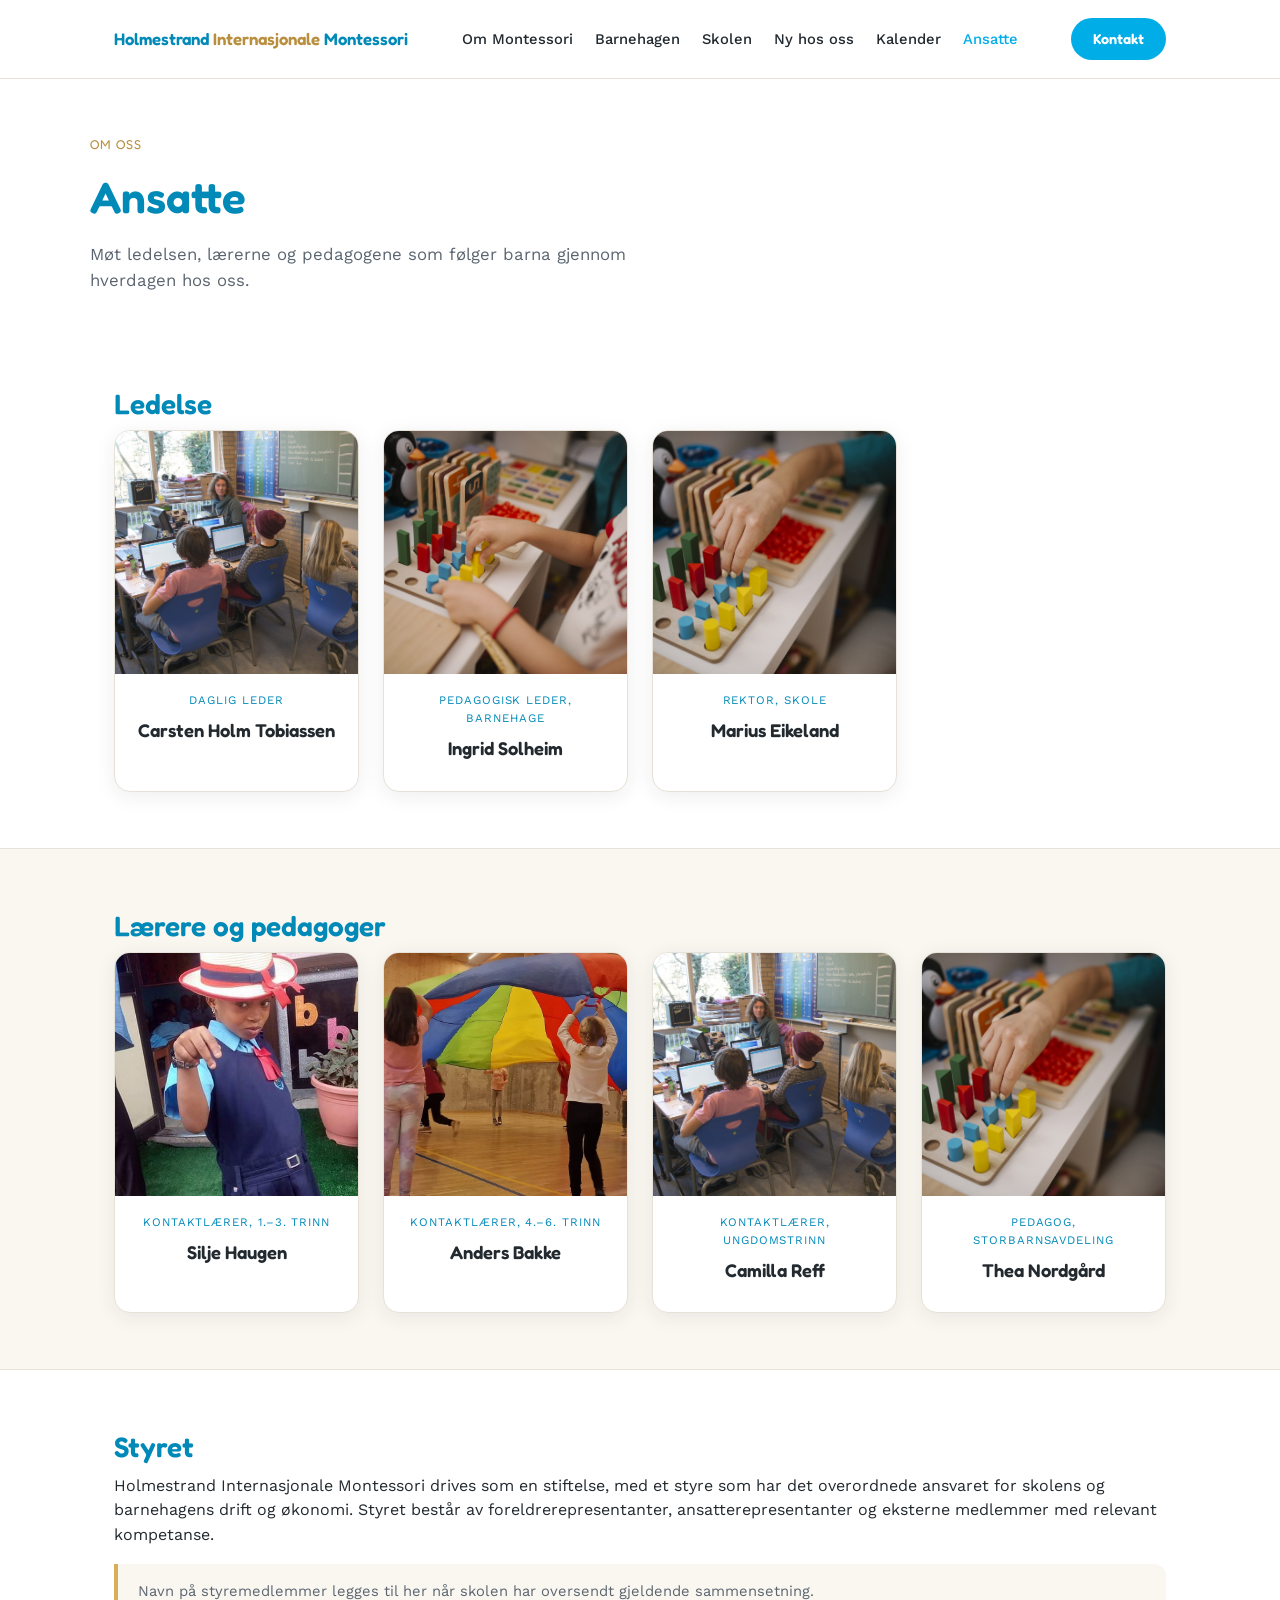
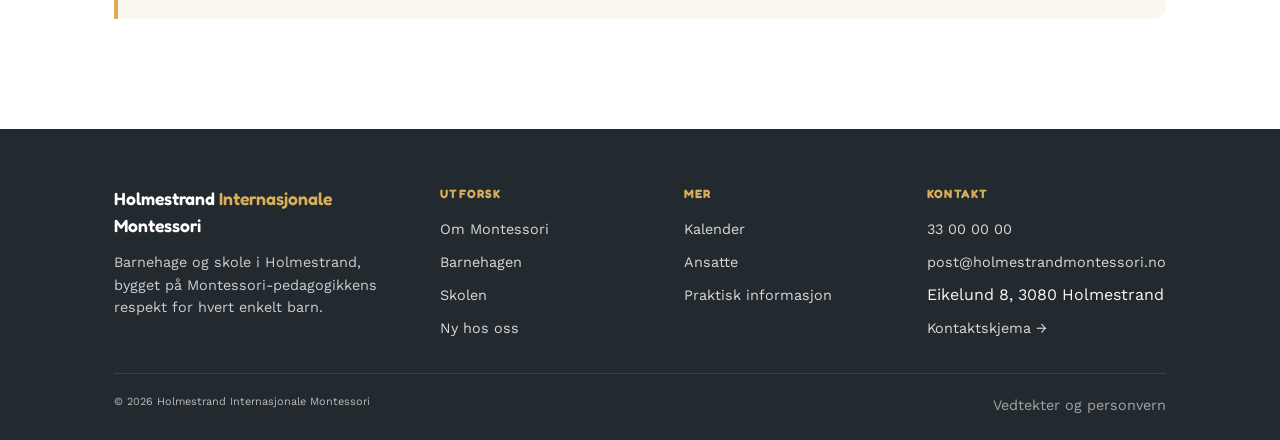
==== ansatte.html @ 0b5851f2 "Build MonteHolmis: 9-page Montessori school site Static multi-page site for Holmestrand Internasjona" ====
<!DOCTYPE html>
<html lang="no">
<head>
<meta charset="UTF-8">
<meta name="viewport" content="width=device-width, initial-scale=1.0">
<title>Ansatte — Holmestrand Internasjonale Montessori</title>
<meta name="description" content="Ledelse, lærere, pedagoger og styret ved Holmestrand Internasjonale Montessori.">
<link rel="preconnect" href="https://fonts.googleapis.com">
<link rel="preconnect" href="https://fonts.gstatic.com" crossorigin>
<link href="https://fonts.googleapis.com/css2?family=Fredoka:wght@500;600;700&family=Work+Sans:wght@400;500;600&display=swap" rel="stylesheet">
<link rel="stylesheet" href="css/style.css">
</head>
<body data-page="ansatte">

<div id="site-header"></div>

<div class="wrap page-hero">
  <span class="eyebrow">Om oss</span>
  <h1>Ansatte</h1>
  <p class="lede">Møt ledelsen, lærerne og pedagogene som følger barna gjennom hverdagen hos oss.</p>
</div>

<section class="section">
  <div class="wrap">
    <h2 class="team-group-title">Ledelse</h2>
    <div class="team-grid">
      <div class="team-card">
        <img src="Bilder/gallery-skolehverdag-klasserom.jpg" alt="Carsten Holm Tobiassen">
        <div class="team-body">
          <div class="role">Daglig leder</div>
          <h3>Carsten Holm Tobiassen</h3>
        </div>
      </div>
      <div class="team-card">
        <img src="Bilder/gallery-barnehageavdeling.jpg" alt="Pedagogisk leder barnehage">
        <div class="team-body">
          <div class="role">Pedagogisk leder, barnehage</div>
          <h3>Ingrid Solheim</h3>
        </div>
      </div>
      <div class="team-card">
        <img src="Bilder/gallery-konkretiseringsmateriell.jpg" alt="Rektor skole">
        <div class="team-body">
          <div class="role">Rektor, skole</div>
          <h3>Marius Eikeland</h3>
        </div>
      </div>
    </div>
  </div>
</section>

<section class="section section-warm">
  <div class="wrap">
    <h2 class="team-group-title">Lærere og pedagoger</h2>
    <div class="team-grid">
      <div class="team-card">
        <img src="Bilder/gallery-lek-gymsal.jpg" alt="Kontaktlærer barnetrinn">
        <div class="team-body">
          <div class="role">Kontaktlærer, 1.–3. trinn</div>
          <h3>Silje Haugen</h3>
        </div>
      </div>
      <div class="team-card">
        <img src="Bilder/hero-fallskjerm.jpg" alt="Kontaktlærer barnetrinn" style="object-position: 50% 25%;">
        <div class="team-body">
          <div class="role">Kontaktlærer, 4.–6. trinn</div>
          <h3>Anders Bakke</h3>
        </div>
      </div>
      <div class="team-card">
        <img src="Bilder/gallery-skolehverdag-klasserom.jpg" alt="Kontaktlærer ungdomstrinn">
        <div class="team-body">
          <div class="role">Kontaktlærer, ungdomstrinn</div>
          <h3>Camilla Reff</h3>
        </div>
      </div>
      <div class="team-card">
        <img src="Bilder/gallery-konkretiseringsmateriell.jpg" alt="Pedagog barnehage">
        <div class="team-body">
          <div class="role">Pedagog, storbarnsavdeling</div>
          <h3>Thea Nordgård</h3>
        </div>
      </div>
    </div>
  </div>
</section>

<section class="section">
  <div class="wrap">
    <h2 class="team-group-title">Styret</h2>
    <p>Holmestrand Internasjonale Montessori drives som en stiftelse, med et styre som har det overordnede ansvaret for skolens og barnehagens drift og økonomi. Styret består av foreldrerepresentanter, ansatterepresentanter og eksterne medlemmer med relevant kompetanse.</p>
    <p class="note" style="margin-top:16px;">Navn på styremedlemmer legges til her når skolen har oversendt gjeldende sammensetning.</p>
  </div>
</section>

<div id="site-footer"></div>
<script src="js/main.js"></script>
</body>
</html>
---- css/style.css ----
:root {
  /* Merkevarefarger — fra logoen */
  --brand-blue: #01ADE6;
  --brand-blue-dark: #0189B8;
  --brand-amber: #D8AE59;
  --brand-amber-dark: #B98F3E;

  /* Montessori-primærfarger — sparsom bruk (ikoner, kort, illustrasjon) */
  --accent-red: #D9483C;
  --accent-yellow: #E8B93C;
  --accent-green: #4F9B5C;

  /* Nøytrale */
  --ink: #22292F;
  --ink-soft: #5B6570;
  --paper: #FFFFFF;
  --paper-warm: #FAF7F1;
  --line: #E7E2D8;

  /* Typografi */
  --font-display: 'Fredoka', system-ui, sans-serif;
  --font-body: 'Work Sans', system-ui, sans-serif;

  /* Rytme */
  --radius: 16px;
  --shadow: 0 4px 20px rgba(34,41,47,0.08);
}

*, *::before, *::after { box-sizing: border-box; margin: 0; padding: 0; }
html { scroll-behavior: smooth; }
body {
  font-family: var(--font-body);
  color: var(--ink);
  background: var(--paper);
  line-height: 1.55;
}
a { color: inherit; text-decoration: none; }
img { max-width: 100%; display: block; }
ul { list-style: none; }

.wrap { max-width: 1100px; margin: 0 auto; padding: 0 24px; }

h1, h2, h3 { font-family: var(--font-display); font-weight: 600; margin: 0 0 10px; }
h1 { font-size: clamp(2rem, 4vw, 2.75rem); }
h2 { font-size: clamp(1.4rem, 2.6vw, 1.75rem); color: var(--brand-blue-dark); }
h3 { font-size: 1.15rem; }
p { margin: 0 0 14px; }
p.lede { color: var(--ink-soft); font-size: 1.05rem; max-width: 620px; }
.eyebrow {
  font-family: var(--font-display); font-size: 0.8rem; letter-spacing: 0.08em;
  text-transform: uppercase; color: var(--brand-amber-dark); margin-bottom: 8px; display: block;
}

/* ===== Knapper ===== */
.btn-row { display: flex; gap: 14px; flex-wrap: wrap; }
.btn {
  font-family: var(--font-display); font-weight: 600; font-size: 0.95rem;
  padding: 13px 26px; border-radius: 999px; border: none; cursor: pointer;
  text-decoration: none; display: inline-block; transition: transform 0.15s ease, box-shadow 0.15s ease, background 0.15s ease;
}
.btn:hover { transform: translateY(-1px); }
.btn-primary { background: var(--brand-blue); color: white; box-shadow: 0 4px 14px rgba(1,173,230,0.35); }
.btn-primary:hover { background: var(--brand-blue-dark); }
.btn-secondary { background: var(--brand-amber); color: var(--ink); }
.btn-secondary:hover { background: var(--brand-amber-dark); }
.btn-ghost { background: transparent; color: var(--brand-blue-dark); border: 2px solid var(--line); }
.btn-ghost:hover { border-color: var(--brand-blue); }
.btn-ghost--onimage { color: #fff; border-color: rgba(255,255,255,0.6); }
.btn-ghost--onimage:hover { border-color: #fff; }
.btn-sm { padding: 10px 20px; font-size: 0.85rem; }

/* ===== Sections ===== */
.section { padding: 56px 0; border-top: 1px solid var(--line); }
.section:first-of-type { border-top: none; }
.section-warm { background: var(--paper-warm); }
.section-head { margin-bottom: 32px; }

/* ===== Nav ===== */
.nav {
  position: sticky; top: 0; z-index: 50;
  background: rgba(255,255,255,0.92); backdrop-filter: blur(12px);
  border-bottom: 1px solid var(--line);
}
.nav .wrap { display: flex; align-items: center; justify-content: space-between; height: 78px; gap: 20px; }
.nav-logo { font-family: var(--font-display); font-weight: 600; font-size: 1.05rem; color: var(--brand-blue-dark); white-space: nowrap; }
.nav-logo span { color: var(--brand-amber-dark); }
.nav-links { display: flex; gap: 22px; align-items: center; }
.nav-links a { font-size: 0.92rem; font-weight: 500; color: var(--ink); transition: color 0.15s ease; }
.nav-links a:hover, .nav-links a.active { color: var(--brand-blue); }
.nav-cta {
  background: var(--brand-blue); color: #fff !important; padding: 10px 22px;
  border-radius: 999px; font-size: 0.9rem; font-weight: 600; font-family: var(--font-display);
  transition: background 0.15s ease; white-space: nowrap;
}
.nav-cta:hover { background: var(--brand-blue-dark); }
.nav-hamburger {
  display: none; flex-direction: column; gap: 5px; background: transparent;
  border: none; cursor: pointer; padding: 8px;
}
.nav-hamburger span { width: 22px; height: 2px; background: var(--ink); display: block; border-radius: 2px; }

@media (max-width: 920px) {
  .nav-links {
    position: fixed; top: 78px; left: 0; right: 0; background: var(--paper);
    flex-direction: column; align-items: flex-start; padding: 22px 24px; gap: 16px;
    border-bottom: 1px solid var(--line); display: none;
  }
  .nav-links.open { display: flex; }
  .nav-hamburger { display: flex; }
}

/* ===== Hero (forside) ===== */
.hero {
  position: relative; overflow: hidden; margin-top: 20px; border-radius: var(--radius);
  min-height: 480px; display: flex; align-items: flex-end;
  box-shadow: var(--shadow);
}
.hero img { position: absolute; inset: 0; width: 100%; height: 100%; object-fit: cover; z-index: 0; }
.hero::after {
  content: ""; position: absolute; inset: 0; z-index: 1;
  background: linear-gradient(0deg, rgba(1,54,74,0.78) 0%, rgba(1,54,74,0.35) 45%, rgba(1,54,74,0) 75%);
}
.hero-content { position: relative; z-index: 2; padding: 44px; color: #fff; max-width: 620px; }
.hero-content .eyebrow { color: var(--brand-amber); }
.hero-content h1 { color: #fff; font-size: clamp(1.8rem, 4vw, 2.6rem); }
.hero-content p { color: rgba(255,255,255,0.9); font-size: 1.02rem; max-width: 520px; }

/* ===== Page hero (undersider, uten bilde) ===== */
.page-hero { padding: 56px 0 20px; }
.page-hero h1 { color: var(--brand-blue-dark); }
.page-hero .eyebrow { color: var(--brand-amber-dark); }

/* ===== Quick info (forside) ===== */
.quick-info-row { display: grid; grid-template-columns: repeat(3, 1fr); gap: 24px; }
.quick-info { display: flex; align-items: flex-start; gap: 14px; }
.quick-info-icon {
  flex: 0 0 auto; width: 44px; height: 44px; border-radius: 50%;
  background: var(--paper-warm); display: flex; align-items: center; justify-content: center;
  font-size: 1.2rem;
}
.quick-info h4 { font-family: var(--font-display); font-size: 0.98rem; margin-bottom: 4px; }
.quick-info p { font-size: 0.9rem; color: var(--ink-soft); margin: 0; }
.quick-info p a { color: var(--brand-blue-dark); font-weight: 600; }
@media (max-width: 760px) { .quick-info-row { grid-template-columns: 1fr; } }

/* ===== Kort — avdelinger ===== */
.card-row { display: grid; grid-template-columns: repeat(auto-fit, minmax(260px, 1fr)); gap: 20px; }
.card { background: var(--paper-warm); border-radius: var(--radius); padding: 28px; box-shadow: var(--shadow); border-top: 5px solid var(--brand-blue); }
.card.amber { border-top-color: var(--brand-amber); }
.card p { color: var(--ink-soft); font-size: 0.95rem; }

/* ===== Bildegalleri ===== */
.gallery-grid { display: grid; grid-template-columns: repeat(4, 1fr); grid-template-rows: repeat(2, 150px); gap: 14px; }
.gallery-grid .g-item:nth-child(1) { grid-column: span 2; grid-row: span 2; }
.gallery-grid .g-item:nth-child(4) { grid-column: span 2; }
.g-item { border-radius: 14px; overflow: hidden; position: relative; }
.g-item img { width: 100%; height: 100%; object-fit: cover; }
@media (max-width: 700px) {
  .gallery-grid { grid-template-columns: repeat(2, 1fr); grid-template-rows: repeat(3, 130px); }
  .gallery-grid .g-item:nth-child(1) { grid-column: span 2; grid-row: span 1; }
  .gallery-grid .g-item:nth-child(4) { grid-column: span 1; }
}

/* ===== Full-bredde bilde med tekst ===== */
.split-block { display: grid; grid-template-columns: 1fr 1fr; gap: 40px; align-items: center; }
.split-block img { border-radius: var(--radius); box-shadow: var(--shadow); aspect-ratio: 4/3; object-fit: cover; width: 100%; }
.split-block.reverse img { order: 2; }
@media (max-width: 820px) { .split-block { grid-template-columns: 1fr; } .split-block.reverse img { order: 0; } }

/* ===== Dagsrytme / trinnliste ===== */
.timeline { display: flex; flex-direction: column; gap: 2px; background: var(--line); border-radius: 12px; overflow: hidden; }
.timeline-row { display: flex; gap: 18px; background: var(--paper); padding: 16px 22px; }
.timeline-row strong { flex: 0 0 90px; color: var(--brand-blue-dark); font-family: var(--font-display); }

/* ===== Prisliste ===== */
.price-list { display: flex; flex-direction: column; gap: 2px; background: var(--line); border-radius: 12px; overflow: hidden; }
.price-row { display: flex; justify-content: space-between; gap: 16px; background: var(--paper); padding: 16px 22px; font-size: 0.95rem; }
.price-row strong { color: var(--brand-blue-dark); white-space: nowrap; }

/* ===== Note / info-boks ===== */
.note { background: var(--paper-warm); border-left: 4px solid var(--brand-amber); padding: 16px 20px; border-radius: 0 12px 12px 0; font-size: 0.92rem; color: var(--ink-soft); }

/* ===== Team (ansatte) ===== */
.team-grid { display: grid; grid-template-columns: repeat(auto-fill, minmax(220px, 1fr)); gap: 24px; }
.team-card { background: var(--paper); border: 1px solid var(--line); border-radius: var(--radius); overflow: hidden; text-align: center; box-shadow: var(--shadow); }
.team-card img { width: 100%; aspect-ratio: 1/1; object-fit: cover; }
.team-card .team-body { padding: 18px; }
.team-card .role { font-size: 0.72rem; text-transform: uppercase; letter-spacing: 0.08em; color: var(--brand-blue-dark); margin-bottom: 6px; }
.team-group-title { margin: 44px 0 4px; color: var(--brand-blue-dark); }
.team-group-title:first-of-type { margin-top: 0; }

/* ===== Kontakt (uten skjema) ===== */
.kontakt-grid { display: grid; grid-template-columns: repeat(auto-fit, minmax(280px, 1fr)); gap: 24px; }
.kinfo-box { background: var(--paper-warm); border-radius: var(--radius); padding: 26px; box-shadow: var(--shadow); border-top: 5px solid var(--brand-blue); }
.kinfo-box.amber { border-top-color: var(--brand-amber); }
.kinfo-box h3 { font-size: 1.05rem; }
.kinfo-row { display: flex; gap: 10px; margin-bottom: 8px; font-size: 0.95rem; }
.kinfo-row:last-child { margin-bottom: 0; }
.kinfo-row a { color: var(--brand-blue-dark); font-weight: 600; }
.kmap { margin-top: 24px; border-radius: var(--radius); overflow: hidden; box-shadow: var(--shadow); }
.kmap iframe { width: 100%; height: 320px; border: none; display: block; }

/* ===== Kalender ===== */
.cal-list { display: flex; flex-direction: column; gap: 12px; }
.cal-row { display: flex; gap: 18px; align-items: baseline; background: var(--paper-warm); border-radius: 12px; padding: 14px 20px; }
.cal-date { font-family: var(--font-display); font-weight: 600; color: var(--brand-blue-dark); flex: 0 0 150px; }

/* ===== Footer ===== */
.footer { background: var(--ink); color: var(--paper-warm); padding: 56px 0 24px; margin-top: 40px; }
.footer-grid { display: grid; grid-template-columns: 1.4fr 1fr 1fr 1fr; gap: 36px; margin-bottom: 32px; }
.footer h4 { font-family: var(--font-display); font-size: 0.75rem; letter-spacing: 0.1em; text-transform: uppercase; color: var(--brand-amber); margin-bottom: 14px; }
.footer .footer-brand p { font-size: 0.9rem; opacity: 0.8; max-width: 280px; }
.footer .footer-logo { font-family: var(--font-display); font-weight: 600; font-size: 1.1rem; margin-bottom: 12px; color: #fff; }
.footer .footer-logo span { color: var(--brand-amber); }
.footer ul { display: flex; flex-direction: column; gap: 8px; }
.footer a { color: var(--paper-warm); opacity: 0.85; font-size: 0.9rem; }
.footer a:hover { opacity: 1; text-decoration: underline; }
.footer-bottom {
  display: flex; justify-content: space-between; flex-wrap: wrap; gap: 10px;
  padding-top: 20px; border-top: 1px solid rgba(255,255,255,0.15); font-size: 0.82rem; opacity: 0.7;
}
@media (max-width: 820px) { .footer-grid { grid-template-columns: 1fr 1fr; } }
@media (max-width: 500px) { .footer-grid { grid-template-columns: 1fr; } }
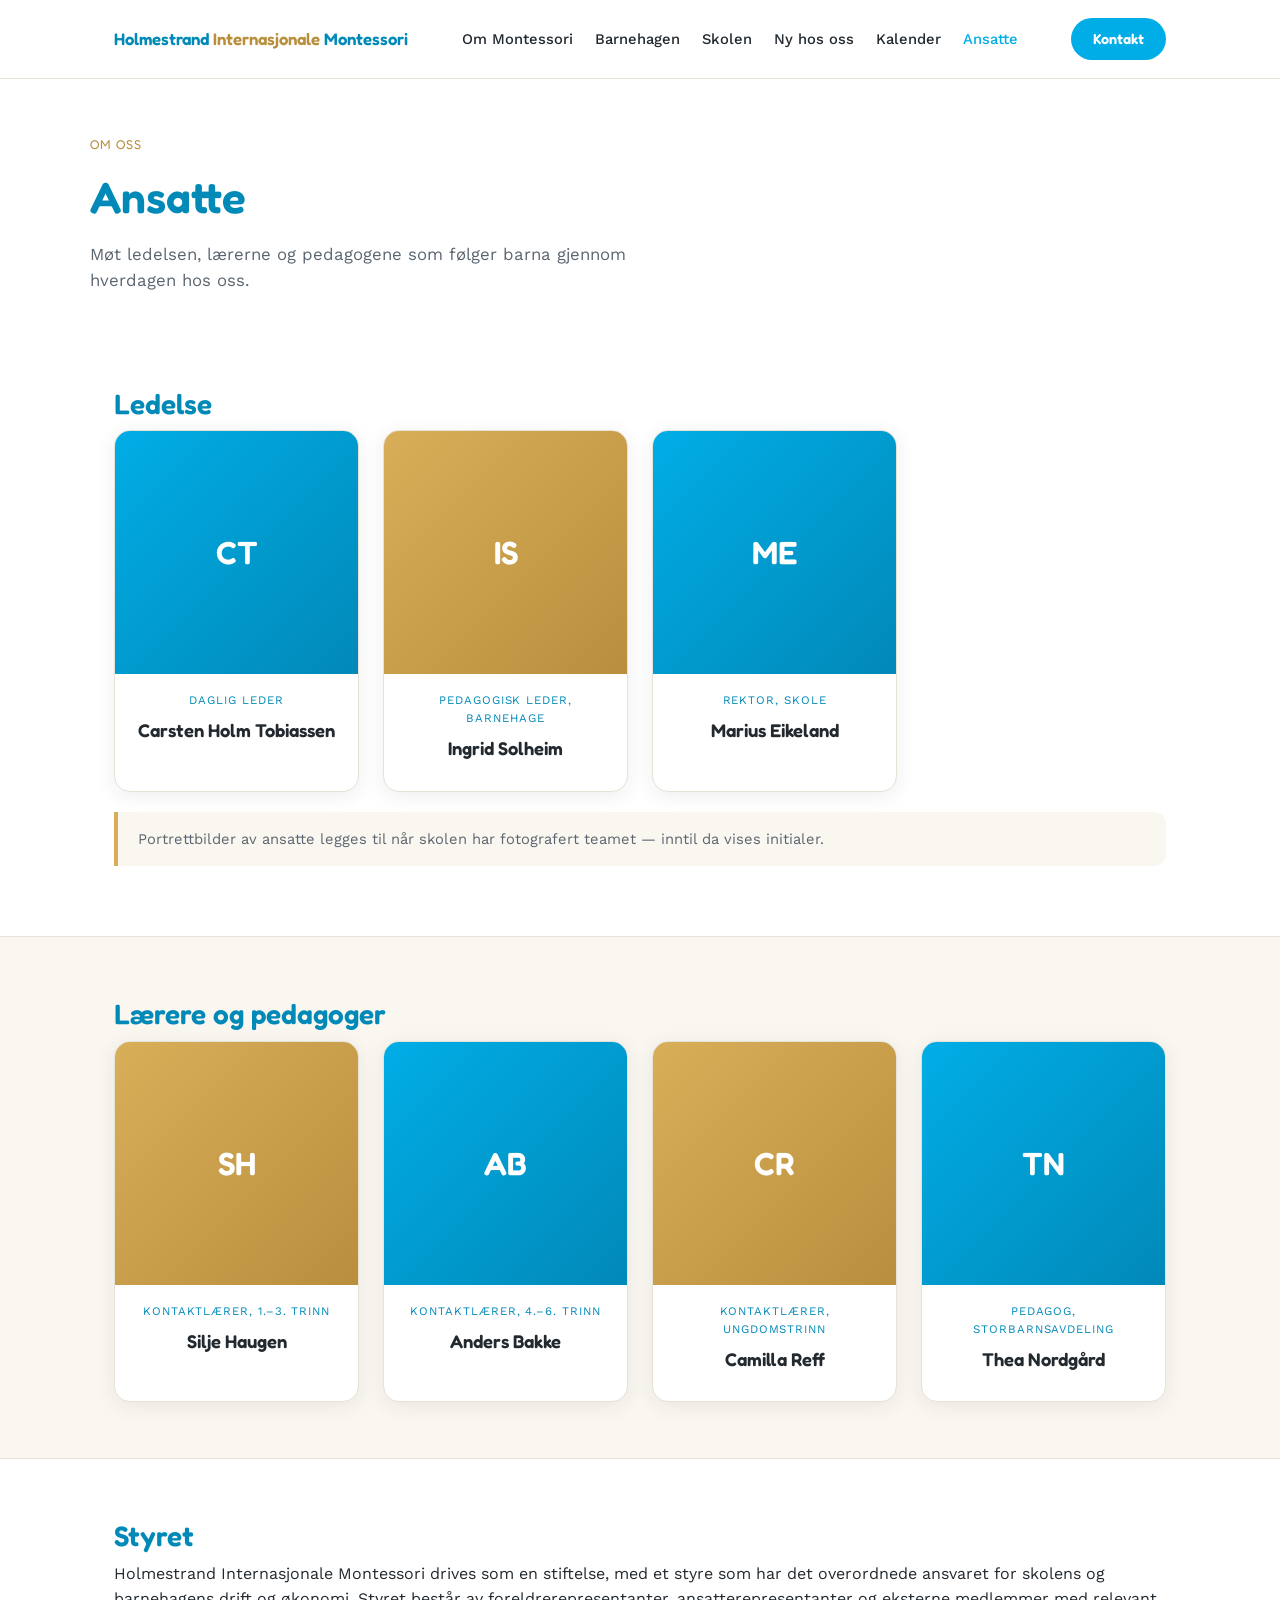
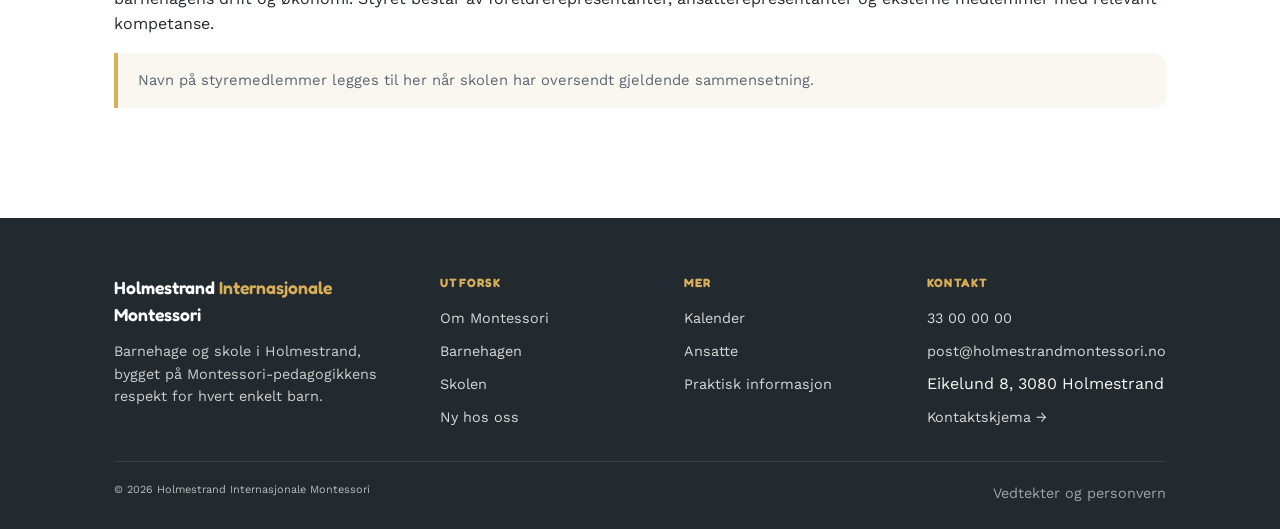
==== commit 8cb67ddd: "Fix mismatched staff photos and place remaining gallery images Staff cards on ansatte.html used acti" ====
--- a/ansatte.html
+++ b/ansatte.html
@@ -25,27 +25,28 @@
     <h2 class="team-group-title">Ledelse</h2>
     <div class="team-grid">
       <div class="team-card">
-        <img src="Bilder/gallery-skolehverdag-klasserom.jpg" alt="Carsten Holm Tobiassen">
+        <div class="team-avatar blue" aria-hidden="true">CT</div>
         <div class="team-body">
           <div class="role">Daglig leder</div>
           <h3>Carsten Holm Tobiassen</h3>
         </div>
       </div>
       <div class="team-card">
-        <img src="Bilder/gallery-barnehageavdeling.jpg" alt="Pedagogisk leder barnehage">
+        <div class="team-avatar amber" aria-hidden="true">IS</div>
         <div class="team-body">
           <div class="role">Pedagogisk leder, barnehage</div>
           <h3>Ingrid Solheim</h3>
         </div>
       </div>
       <div class="team-card">
-        <img src="Bilder/gallery-konkretiseringsmateriell.jpg" alt="Rektor skole">
+        <div class="team-avatar blue" aria-hidden="true">ME</div>
         <div class="team-body">
           <div class="role">Rektor, skole</div>
           <h3>Marius Eikeland</h3>
         </div>
       </div>
     </div>
+    <p class="note" style="margin-top:20px;">Portrettbilder av ansatte legges til når skolen har fotografert teamet — inntil da vises initialer.</p>
   </div>
 </section>
 
@@ -54,28 +55,28 @@
     <h2 class="team-group-title">Lærere og pedagoger</h2>
     <div class="team-grid">
       <div class="team-card">
-        <img src="Bilder/gallery-lek-gymsal.jpg" alt="Kontaktlærer barnetrinn">
+        <div class="team-avatar amber" aria-hidden="true">SH</div>
         <div class="team-body">
           <div class="role">Kontaktlærer, 1.–3. trinn</div>
           <h3>Silje Haugen</h3>
         </div>
       </div>
       <div class="team-card">
-        <img src="Bilder/hero-fallskjerm.jpg" alt="Kontaktlærer barnetrinn" style="object-position: 50% 25%;">
+        <div class="team-avatar blue" aria-hidden="true">AB</div>
         <div class="team-body">
           <div class="role">Kontaktlærer, 4.–6. trinn</div>
           <h3>Anders Bakke</h3>
         </div>
       </div>
       <div class="team-card">
-        <img src="Bilder/gallery-skolehverdag-klasserom.jpg" alt="Kontaktlærer ungdomstrinn">
+        <div class="team-avatar amber" aria-hidden="true">CR</div>
         <div class="team-body">
           <div class="role">Kontaktlærer, ungdomstrinn</div>
           <h3>Camilla Reff</h3>
         </div>
       </div>
       <div class="team-card">
-        <img src="Bilder/gallery-konkretiseringsmateriell.jpg" alt="Pedagog barnehage">
+        <div class="team-avatar blue" aria-hidden="true">TN</div>
         <div class="team-body">
           <div class="role">Pedagog, storbarnsavdeling</div>
           <h3>Thea Nordgård</h3>
--- a/css/style.css
+++ b/css/style.css
@@ -109,21 +109,62 @@
   .nav-hamburger { display: flex; }
 }
 
-/* ===== Hero (forside) ===== */
-.hero {
-  position: relative; overflow: hidden; margin-top: 20px; border-radius: var(--radius);
-  min-height: 480px; display: flex; align-items: flex-end;
-  box-shadow: var(--shadow);
-}
-.hero img { position: absolute; inset: 0; width: 100%; height: 100%; object-fit: cover; z-index: 0; }
-.hero::after {
-  content: ""; position: absolute; inset: 0; z-index: 1;
-  background: linear-gradient(0deg, rgba(1,54,74,0.78) 0%, rgba(1,54,74,0.35) 45%, rgba(1,54,74,0) 75%);
-}
-.hero-content { position: relative; z-index: 2; padding: 44px; color: #fff; max-width: 620px; }
-.hero-content .eyebrow { color: var(--brand-amber); }
-.hero-content h1 { color: #fff; font-size: clamp(1.8rem, 4vw, 2.6rem); }
-.hero-content p { color: rgba(255,255,255,0.9); font-size: 1.02rem; max-width: 520px; }
+/* ===== Hero (forside) — full-bleed karusell ===== */
+.hero { position: relative; overflow: hidden; color: #fff; height: clamp(480px, 78vh, 720px); }
+.hero-slides { position: absolute; inset: 0; }
+.hero-slide {
+  position: absolute; inset: 0; background-size: cover; background-position: center;
+  opacity: 0; transition: opacity 0.6s ease-in-out;
+}
+.hero-slide.active { opacity: 1; }
+.hero-slide::after {
+  content: ""; position: absolute; inset: 0;
+  background: linear-gradient(0deg, rgba(34,41,47,.8) 0%, rgba(34,41,47,.35) 50%, rgba(34,41,47,.05) 100%);
+}
+.hero-inner {
+  position: absolute; inset: 0; z-index: 2;
+  display: flex; flex-direction: column; justify-content: flex-end;
+  padding-bottom: clamp(48px, 9vh, 96px);
+}
+.hero-inner .eyebrow { color: var(--brand-amber); display: inline-flex; align-items: center; gap: 10px; }
+.hero-inner .eyebrow::before { content: ""; width: 24px; height: 1px; background: var(--brand-amber); }
+.hero-inner h1 {
+  color: #fff; font-size: clamp(2.2rem, 5vw, 3.6rem); line-height: 1.05;
+  letter-spacing: -0.01em; max-width: 16ch; margin: 16px 0 0;
+  text-shadow: 0 2px 24px rgba(0,0,0,.35);
+}
+.hero-inner h1 em { font-style: italic; color: var(--brand-amber); }
+.hero-inner .lead {
+  font-size: clamp(.95rem, 1.4vw, 1.1rem); color: rgba(255,255,255,.92);
+  max-width: 50ch; margin-top: 14px; text-shadow: 0 1px 12px rgba(0,0,0,.4);
+}
+.hero-inner .btn-row { margin-top: 26px; }
+
+.hero-dots { position: absolute; bottom: 28px; right: 28px; z-index: 4; display: flex; gap: 8px; align-items: center; }
+.hero-dot {
+  width: 8px; height: 8px; border-radius: 100px; background: rgba(255,255,255,.4);
+  border: none; cursor: pointer; padding: 0; transition: background .3s, width .3s;
+}
+.hero-dot.active { background: #fff; width: 24px; }
+
+.hero-arrow {
+  position: absolute; top: 50%; transform: translateY(-50%); z-index: 4;
+  background: rgba(34,41,47,.35); backdrop-filter: blur(6px);
+  border: 1px solid rgba(255,255,255,.2); color: #fff;
+  width: 44px; height: 44px; border-radius: 50%; cursor: pointer;
+  display: flex; align-items: center; justify-content: center;
+  transition: background .25s; font-size: 18px;
+}
+.hero-arrow:hover { background: rgba(34,41,47,.6); }
+.hero-arrow.prev { left: 20px; }
+.hero-arrow.next { right: 20px; }
+
+@media (max-width: 600px) {
+  .hero { height: clamp(400px, 72vh, 560px); }
+  .hero-inner { padding-bottom: 64px; }
+  .hero-arrow { display: none; }
+  .hero-dots { right: 20px; }
+}
 
 /* ===== Page hero (undersider, uten bilde) ===== */
 .page-hero { padding: 56px 0 20px; }
@@ -149,16 +190,16 @@
 .card.amber { border-top-color: var(--brand-amber); }
 .card p { color: var(--ink-soft); font-size: 0.95rem; }
 
-/* ===== Bildegalleri ===== */
-.gallery-grid { display: grid; grid-template-columns: repeat(4, 1fr); grid-template-rows: repeat(2, 150px); gap: 14px; }
-.gallery-grid .g-item:nth-child(1) { grid-column: span 2; grid-row: span 2; }
-.gallery-grid .g-item:nth-child(4) { grid-column: span 2; }
-.g-item { border-radius: 14px; overflow: hidden; position: relative; }
+/* ===== Bildegalleri — stort bilde + 2 stablet ===== */
+.gallery-grid { display: grid; grid-template-columns: 1.4fr 1fr; gap: 14px; height: 480px; }
+.g-stack { display: flex; flex-direction: column; gap: 14px; height: 100%; }
+.g-stack .g-item { flex: 1; min-height: 0; }
+.g-item { border-radius: 14px; overflow: hidden; position: relative; height: 100%; }
 .g-item img { width: 100%; height: 100%; object-fit: cover; }
 @media (max-width: 700px) {
-  .gallery-grid { grid-template-columns: repeat(2, 1fr); grid-template-rows: repeat(3, 130px); }
-  .gallery-grid .g-item:nth-child(1) { grid-column: span 2; grid-row: span 1; }
-  .gallery-grid .g-item:nth-child(4) { grid-column: span 1; }
+  .gallery-grid { grid-template-columns: 1fr; height: auto; }
+  .gallery-grid .g-large { height: 260px; }
+  .g-stack { flex-direction: row; height: 180px; }
 }
 
 /* ===== Full-bredde bilde med tekst ===== */
@@ -183,7 +224,12 @@
 /* ===== Team (ansatte) ===== */
 .team-grid { display: grid; grid-template-columns: repeat(auto-fill, minmax(220px, 1fr)); gap: 24px; }
 .team-card { background: var(--paper); border: 1px solid var(--line); border-radius: var(--radius); overflow: hidden; text-align: center; box-shadow: var(--shadow); }
-.team-card img { width: 100%; aspect-ratio: 1/1; object-fit: cover; }
+.team-avatar {
+  width: 100%; aspect-ratio: 1/1; display: flex; align-items: center; justify-content: center;
+  font-family: var(--font-display); font-weight: 600; font-size: 2rem; color: #fff;
+}
+.team-avatar.blue { background: linear-gradient(135deg, var(--brand-blue), var(--brand-blue-dark)); }
+.team-avatar.amber { background: linear-gradient(135deg, var(--brand-amber), var(--brand-amber-dark)); }
 .team-card .team-body { padding: 18px; }
 .team-card .role { font-size: 0.72rem; text-transform: uppercase; letter-spacing: 0.08em; color: var(--brand-blue-dark); margin-bottom: 6px; }
 .team-group-title { margin: 44px 0 4px; color: var(--brand-blue-dark); }
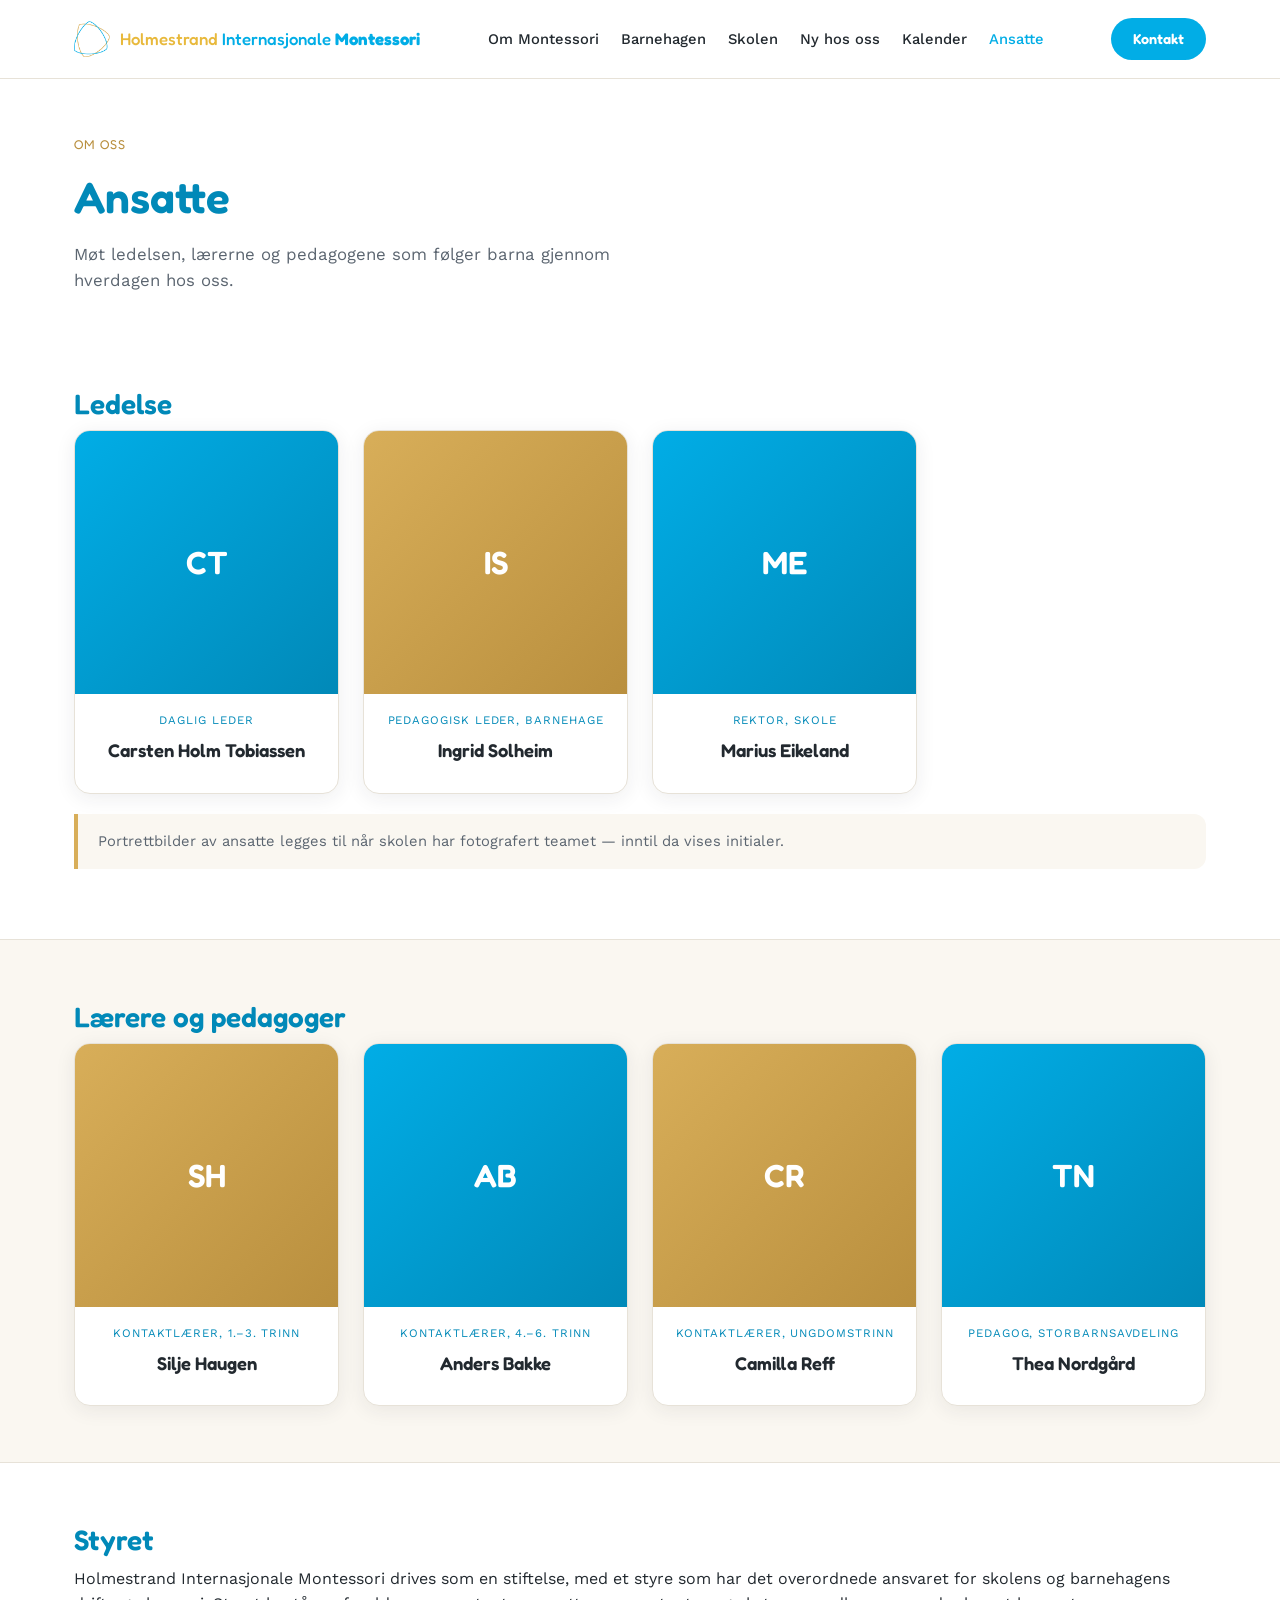
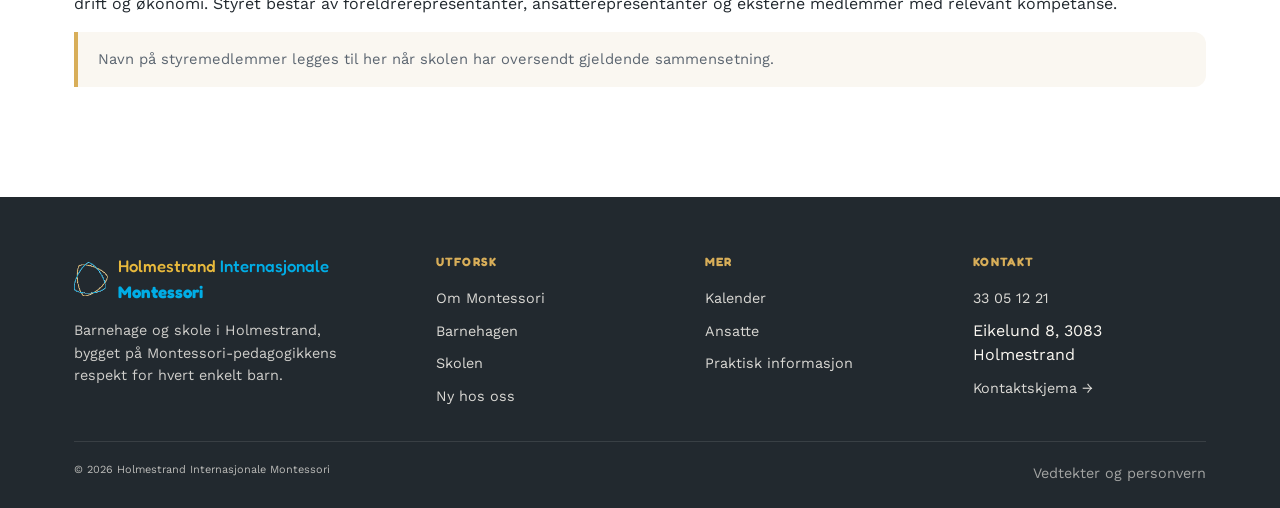
==== commit ccd20983: "deploy: 0fdef162012c6b6718dbba3f051ff503e06c9c0f" ====
--- a/ansatte.html
+++ b/ansatte.html
@@ -5,6 +5,9 @@
 <meta name="viewport" content="width=device-width, initial-scale=1.0">
 <title>Ansatte — Holmestrand Internasjonale Montessori</title>
 <meta name="description" content="Ledelse, lærere, pedagoger og styret ved Holmestrand Internasjonale Montessori.">
+<link rel="icon" type="image/png" sizes="32x32" href="Bilder/favicon-32.png">
+<link rel="icon" type="image/png" sizes="16x16" href="Bilder/favicon-16.png">
+<link rel="apple-touch-icon" sizes="180x180" href="Bilder/favicon-180.png">
 <link rel="preconnect" href="https://fonts.googleapis.com">
 <link rel="preconnect" href="https://fonts.gstatic.com" crossorigin>
 <link href="https://fonts.googleapis.com/css2?family=Fredoka:wght@500;600;700&family=Work+Sans:wght@400;500;600&display=swap" rel="stylesheet">
--- a/css/style.css
+++ b/css/style.css
@@ -38,7 +38,7 @@
 img { max-width: 100%; display: block; }
 ul { list-style: none; }
 
-.wrap { max-width: 1100px; margin: 0 auto; padding: 0 24px; }
+.wrap { max-width: 1180px; margin: 0 auto; padding: 0 24px; }
 
 h1, h2, h3 { font-family: var(--font-display); font-weight: 600; margin: 0 0 10px; }
 h1 { font-size: clamp(2rem, 4vw, 2.75rem); }
@@ -82,11 +82,16 @@
   border-bottom: 1px solid var(--line);
 }
 .nav .wrap { display: flex; align-items: center; justify-content: space-between; height: 78px; gap: 20px; }
-.nav-logo { font-family: var(--font-display); font-weight: 600; font-size: 1.05rem; color: var(--brand-blue-dark); white-space: nowrap; }
-.nav-logo span { color: var(--brand-amber-dark); }
+.nav-logo { display: flex; align-items: center; gap: 10px; white-space: nowrap; }
+.nav-logo img { height: 36px; }
+.nav-logo span { font-family: var(--font-display); font-weight: 500; font-size: 1.05rem; }
+.nav-logo .lg-a { color: var(--accent-yellow); }
+.nav-logo .lg-b { color: var(--brand-blue); }
+.nav-logo .lg-c { color: var(--brand-blue); font-weight: 700; }
 .nav-links { display: flex; gap: 22px; align-items: center; }
-.nav-links a { font-size: 0.92rem; font-weight: 500; color: var(--ink); transition: color 0.15s ease; }
+.nav-links a { display: flex; align-items: center; font-size: 0.92rem; font-weight: 500; color: var(--ink); transition: color 0.15s ease; }
 .nav-links a:hover, .nav-links a.active { color: var(--brand-blue); }
+.nav-links .nl-icon { display: none; }
 .nav-cta {
   background: var(--brand-blue); color: #fff !important; padding: 10px 22px;
   border-radius: 999px; font-size: 0.9rem; font-weight: 600; font-family: var(--font-display);
@@ -94,19 +99,38 @@
 }
 .nav-cta:hover { background: var(--brand-blue-dark); }
 .nav-hamburger {
-  display: none; flex-direction: column; gap: 5px; background: transparent;
-  border: none; cursor: pointer; padding: 8px;
-}
-.nav-hamburger span { width: 22px; height: 2px; background: var(--ink); display: block; border-radius: 2px; }
+  display: none; flex-direction: column; justify-content: center; gap: 5px; background: transparent;
+  border: none; cursor: pointer; padding: 8px; width: 38px; height: 38px;
+}
+.nav-hamburger span { width: 22px; height: 2px; background: var(--ink); display: block; border-radius: 2px; transition: transform 0.25s ease, opacity 0.25s ease; }
+.nav-hamburger[aria-expanded="true"] span:nth-child(1) { transform: translateY(7px) rotate(45deg); }
+.nav-hamburger[aria-expanded="true"] span:nth-child(2) { opacity: 0; }
+.nav-hamburger[aria-expanded="true"] span:nth-child(3) { transform: translateY(-7px) rotate(-45deg); }
 
 @media (max-width: 920px) {
   .nav-links {
-    position: fixed; top: 78px; left: 0; right: 0; background: var(--paper);
-    flex-direction: column; align-items: flex-start; padding: 22px 24px; gap: 16px;
-    border-bottom: 1px solid var(--line); display: none;
+    position: absolute; top: 100%; left: 0; right: 0; max-height: calc(100vh - 78px);
+    background: rgba(255,255,255,.94); backdrop-filter: blur(16px); -webkit-backdrop-filter: blur(16px);
+    flex-direction: column; align-items: stretch; padding: 8px 0; gap: 0;
+    overflow-y: auto; visibility: hidden; opacity: 0; transform: translateY(-8px);
+    border-bottom: 1px solid var(--line); box-shadow: 0 16px 32px rgba(34,41,47,.12);
+    transition: opacity 0.2s ease, transform 0.2s ease, visibility 0.2s;
   }
-  .nav-links.open { display: flex; }
+  .nav-links.open { display: flex; visibility: visible; opacity: 1; transform: translateY(0); }
+  .nav-links li { border-bottom: 1px solid var(--line); }
+  .nav-links li:last-child { border-bottom: none; }
+  .nav-links a {
+    justify-content: center; padding: 18px 28px; gap: 14px;
+    font-family: var(--font-display); font-weight: 600; font-size: 1.15rem;
+  }
+  .nav-links a:active { background: var(--paper-warm); }
+  .nav-links .nl-icon { display: inline-flex; align-items: center; justify-content: center; width: 28px; font-size: 1.4rem; }
   .nav-hamburger { display: flex; }
+  .nav-logo img { height: 30px; }
+  .nav-logo .lg-name { display: flex; flex-direction: column; line-height: 1.25; }
+  .nav-logo span { font-size: 0.68rem; }
+  .nav-logo .lg-line1 { white-space: nowrap; }
+  .nav-cta { padding: 8px 16px; font-size: 0.82rem; margin-left: auto; }
 }
 
 /* ===== Hero (forside) — full-bleed karusell ===== */
@@ -139,6 +163,42 @@
   max-width: 50ch; margin-top: 14px; text-shadow: 0 1px 12px rgba(0,0,0,.4);
 }
 .hero-inner .btn-row { margin-top: 26px; }
+
+.hero-quote {
+  position: absolute; top: 40px; right: 40px; z-index: 3; max-width: 360px;
+  background: rgba(255,255,255,.12); backdrop-filter: blur(10px); -webkit-backdrop-filter: blur(10px);
+  border: 1px solid rgba(255,255,255,.25); border-radius: var(--radius);
+  padding: 24px 28px; box-shadow: 0 8px 32px rgba(0,0,0,.2);
+}
+.hero-quote p {
+  font-family: var(--font-body); font-style: italic; font-size: 1.05rem; line-height: 1.5;
+  color: #fff; margin: 0 0 10px; text-shadow: 0 1px 12px rgba(0,0,0,.4);
+}
+.hero-quote-attr { display: flex; align-items: center; gap: 12px; }
+.hero-quote .quote-avatar {
+  width: 42px; height: 42px; border-radius: 50%; object-fit: cover; object-position: top center;
+  border: 2px solid rgba(255,255,255,.5); background: #fff; flex-shrink: 0;
+}
+.hero-quote cite {
+  font-family: var(--font-display); font-style: normal; font-size: 0.85rem; color: var(--brand-amber);
+}
+@media (max-width: 900px) { .hero-quote { display: none; } }
+
+.quote-mobile { display: none; padding: 28px 0; }
+.quote-block { display: flex; align-items: center; gap: 16px; text-align: left; max-width: 560px; margin: 0 auto; }
+.quote-block-avatar {
+  width: 56px; height: 56px; border-radius: 50%; object-fit: cover; object-position: top center;
+  border: 1px solid var(--line); background: #fff; flex-shrink: 0;
+}
+.quote-block p {
+  font-family: var(--font-body); font-style: italic; font-size: 0.92rem; line-height: 1.4;
+  color: var(--ink); margin: 0 0 4px;
+}
+.quote-block cite {
+  font-family: var(--font-display); font-style: normal; font-weight: 600;
+  font-size: 0.78rem; color: var(--brand-amber-dark);
+}
+@media (max-width: 900px) { .quote-mobile { display: block; } }
 
 .hero-dots { position: absolute; bottom: 28px; right: 28px; z-index: 4; display: flex; gap: 8px; align-items: center; }
 .hero-dot {
@@ -167,7 +227,7 @@
 }
 
 /* ===== Page hero (undersider, uten bilde) ===== */
-.page-hero { padding: 56px 0 20px; }
+.page-hero { padding-top: 56px; padding-bottom: 20px; }
 .page-hero h1 { color: var(--brand-blue-dark); }
 .page-hero .eyebrow { color: var(--brand-amber-dark); }
 
@@ -190,9 +250,42 @@
 .card.amber { border-top-color: var(--brand-amber); }
 .card p { color: var(--ink-soft); font-size: 0.95rem; }
 
+/* ===== Bildestabel (iMessage-stil fanning) ===== */
+.photo-stack-section { display: grid; grid-template-columns: 1fr 340px; gap: 40px; align-items: center; }
+@media (max-width: 800px) { .photo-stack-section { grid-template-columns: 1fr; justify-items: center; text-align: center; } }
+.photo-stack { position: relative; width: 260px; height: 330px; margin: 20px auto 0; }
+.photo-stack .stack-item {
+  position: absolute; inset: 0; border-radius: 20px; overflow: hidden;
+  box-shadow: 0 10px 30px rgba(34,41,47,0.25); border: 4px solid var(--paper);
+  cursor: pointer; transition: transform 0.8s cubic-bezier(.2,.8,.2,1); background: var(--line);
+}
+.photo-stack .stack-item img { width: 100%; height: 100%; object-fit: cover; display: block; }
+.photo-stack .stack-badge {
+  position: absolute; top: 12px; right: 12px; z-index: 10; background: rgba(34,41,47,0.55); color: #fff;
+  font-family: var(--font-display); font-size: 0.8rem; font-weight: 600; padding: 4px 10px; border-radius: 999px;
+  pointer-events: none;
+}
+.photo-stack .stack-item:nth-child(1) { transform: rotate(-9deg) translate(-14px, 6px); z-index: 1; }
+.photo-stack .stack-item:nth-child(2) { transform: rotate(-4deg) translate(-6px, 2px); z-index: 2; }
+.photo-stack .stack-item:nth-child(3) { transform: rotate(2deg) translate(4px, -2px); z-index: 3; }
+.photo-stack .stack-item:nth-child(4) { transform: rotate(7deg) translate(12px, 4px); z-index: 4; }
+.photo-stack .stack-item:nth-child(5) { transform: rotate(0deg) translate(0,0); z-index: 5; }
+@media (hover: hover) {
+  .photo-stack:hover .stack-item:nth-child(1) { transform: rotate(-16deg) translate(-85px, 20px); }
+  .photo-stack:hover .stack-item:nth-child(2) { transform: rotate(-8deg) translate(-42px, 8px); }
+  .photo-stack:hover .stack-item:nth-child(3) { transform: rotate(0deg) translate(0px, 0px); }
+  .photo-stack:hover .stack-item:nth-child(4) { transform: rotate(8deg) translate(42px, 8px); }
+  .photo-stack:hover .stack-item:nth-child(5) { transform: rotate(16deg) translate(85px, 20px); }
+}
+.photo-stack .stack-item.stack-item--exit {
+  transition: transform 0.7s cubic-bezier(.4,0,.2,1), opacity 0.7s ease;
+  transform: translateY(80px) rotate(-22deg) scale(0.94) !important;
+  opacity: 0; z-index: 20;
+}
+
 /* ===== Bildegalleri — stort bilde + 2 stablet ===== */
-.gallery-grid { display: grid; grid-template-columns: 1.4fr 1fr; gap: 14px; height: 480px; }
-.g-stack { display: flex; flex-direction: column; gap: 14px; height: 100%; }
+.gallery-grid { display: grid; grid-template-columns: 1.4fr 1fr; gap: 8px; height: 480px; }
+.g-stack { display: flex; flex-direction: column; gap: 8px; height: 100%; }
 .g-stack .g-item { flex: 1; min-height: 0; }
 .g-item { border-radius: 14px; overflow: hidden; position: relative; height: 100%; }
 .g-item img { width: 100%; height: 100%; object-fit: cover; }
@@ -246,6 +339,12 @@
 .kmap { margin-top: 24px; border-radius: var(--radius); overflow: hidden; box-shadow: var(--shadow); }
 .kmap iframe { width: 100%; height: 320px; border: none; display: block; }
 
+.video-embed {
+  aspect-ratio: 16 / 9; border-radius: var(--radius); overflow: hidden;
+  box-shadow: var(--shadow); max-width: 720px; margin: 0 auto;
+}
+.video-embed iframe { width: 100%; height: 100%; border: none; display: block; }
+
 /* ===== Kalender ===== */
 .cal-list { display: flex; flex-direction: column; gap: 12px; }
 .cal-row { display: flex; gap: 18px; align-items: baseline; background: var(--paper-warm); border-radius: 12px; padding: 14px 20px; }
@@ -256,8 +355,12 @@
 .footer-grid { display: grid; grid-template-columns: 1.4fr 1fr 1fr 1fr; gap: 36px; margin-bottom: 32px; }
 .footer h4 { font-family: var(--font-display); font-size: 0.75rem; letter-spacing: 0.1em; text-transform: uppercase; color: var(--brand-amber); margin-bottom: 14px; }
 .footer .footer-brand p { font-size: 0.9rem; opacity: 0.8; max-width: 280px; }
-.footer .footer-logo { font-family: var(--font-display); font-weight: 600; font-size: 1.1rem; margin-bottom: 12px; color: #fff; }
-.footer .footer-logo span { color: var(--brand-amber); }
+.footer .footer-logo { display: flex; align-items: center; gap: 10px; margin-bottom: 14px; }
+.footer .footer-logo img { height: 34px; }
+.footer .footer-logo span { font-family: var(--font-display); font-weight: 500; font-size: 1.05rem; }
+.footer .footer-logo .lg-a { color: var(--accent-yellow); }
+.footer .footer-logo .lg-b { color: var(--brand-blue); }
+.footer .footer-logo .lg-c { color: var(--brand-blue); font-weight: 700; }
 .footer ul { display: flex; flex-direction: column; gap: 8px; }
 .footer a { color: var(--paper-warm); opacity: 0.85; font-size: 0.9rem; }
 .footer a:hover { opacity: 1; text-decoration: underline; }
